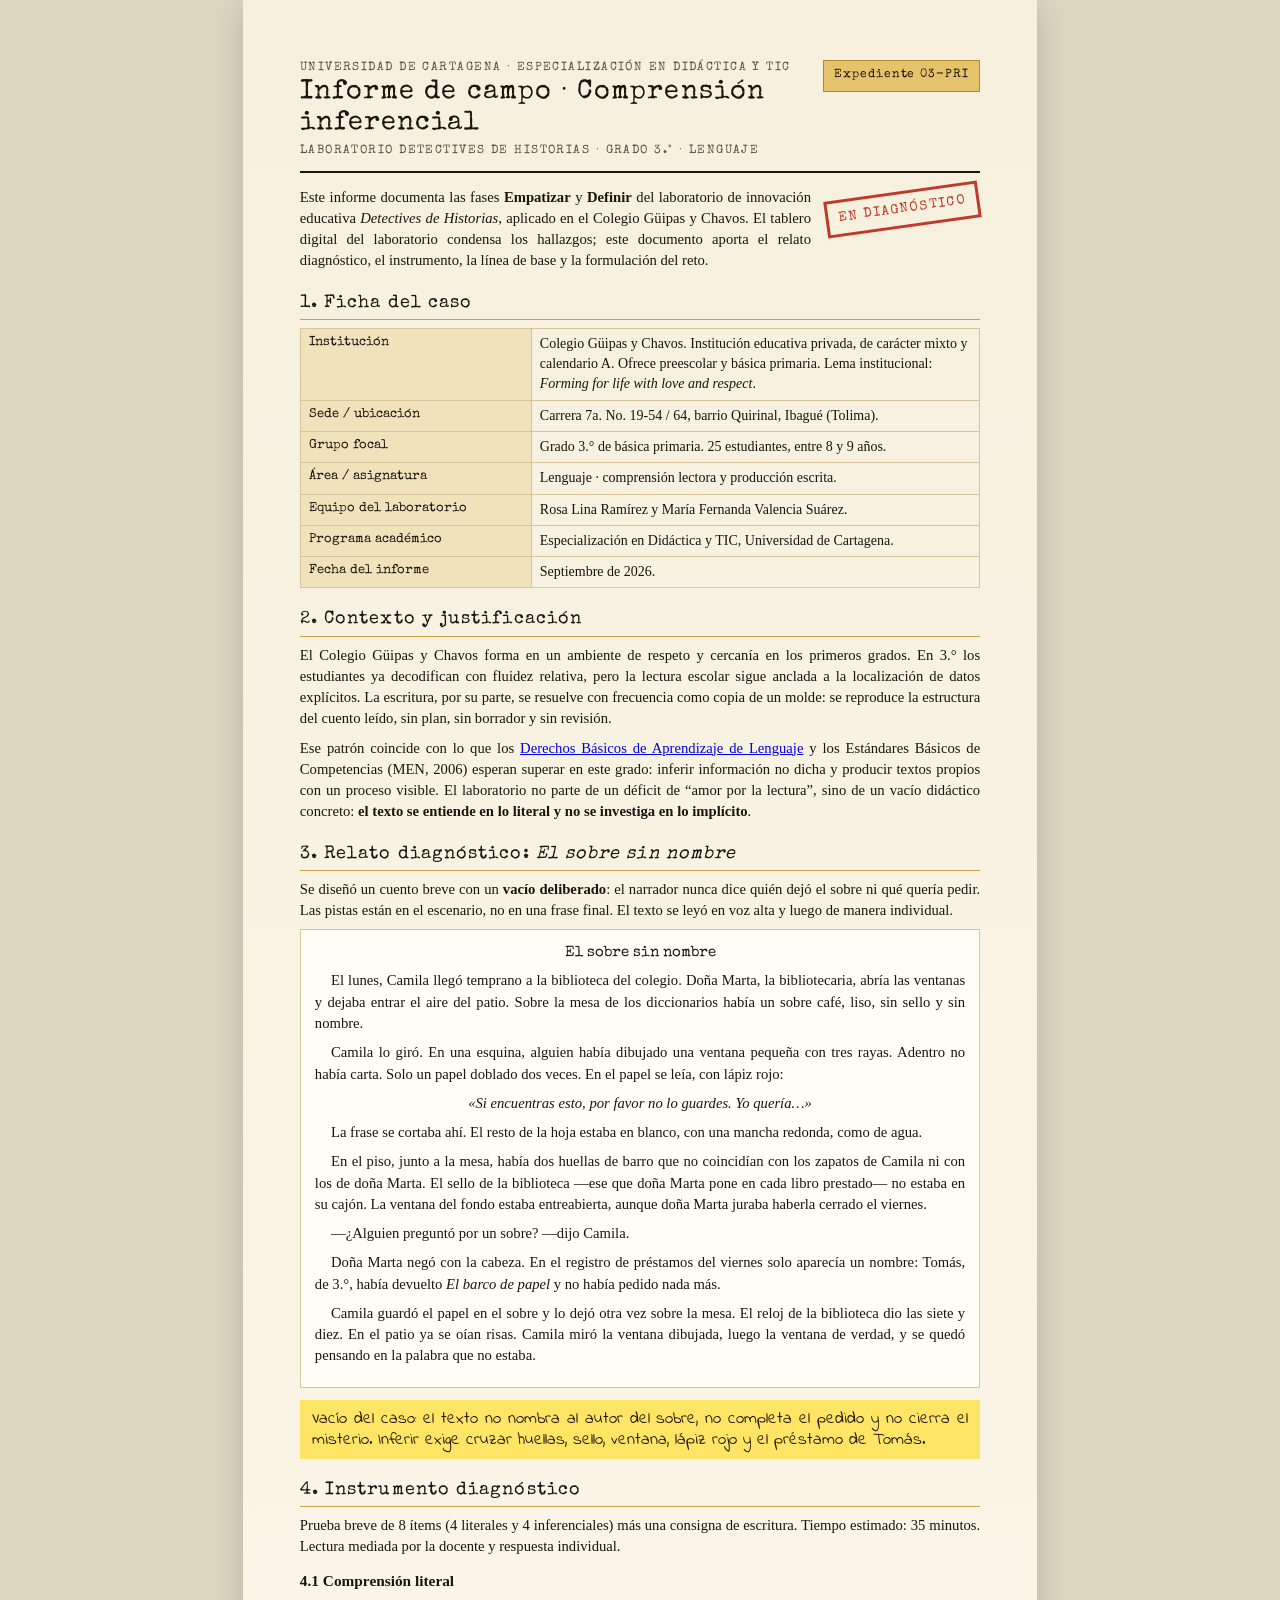
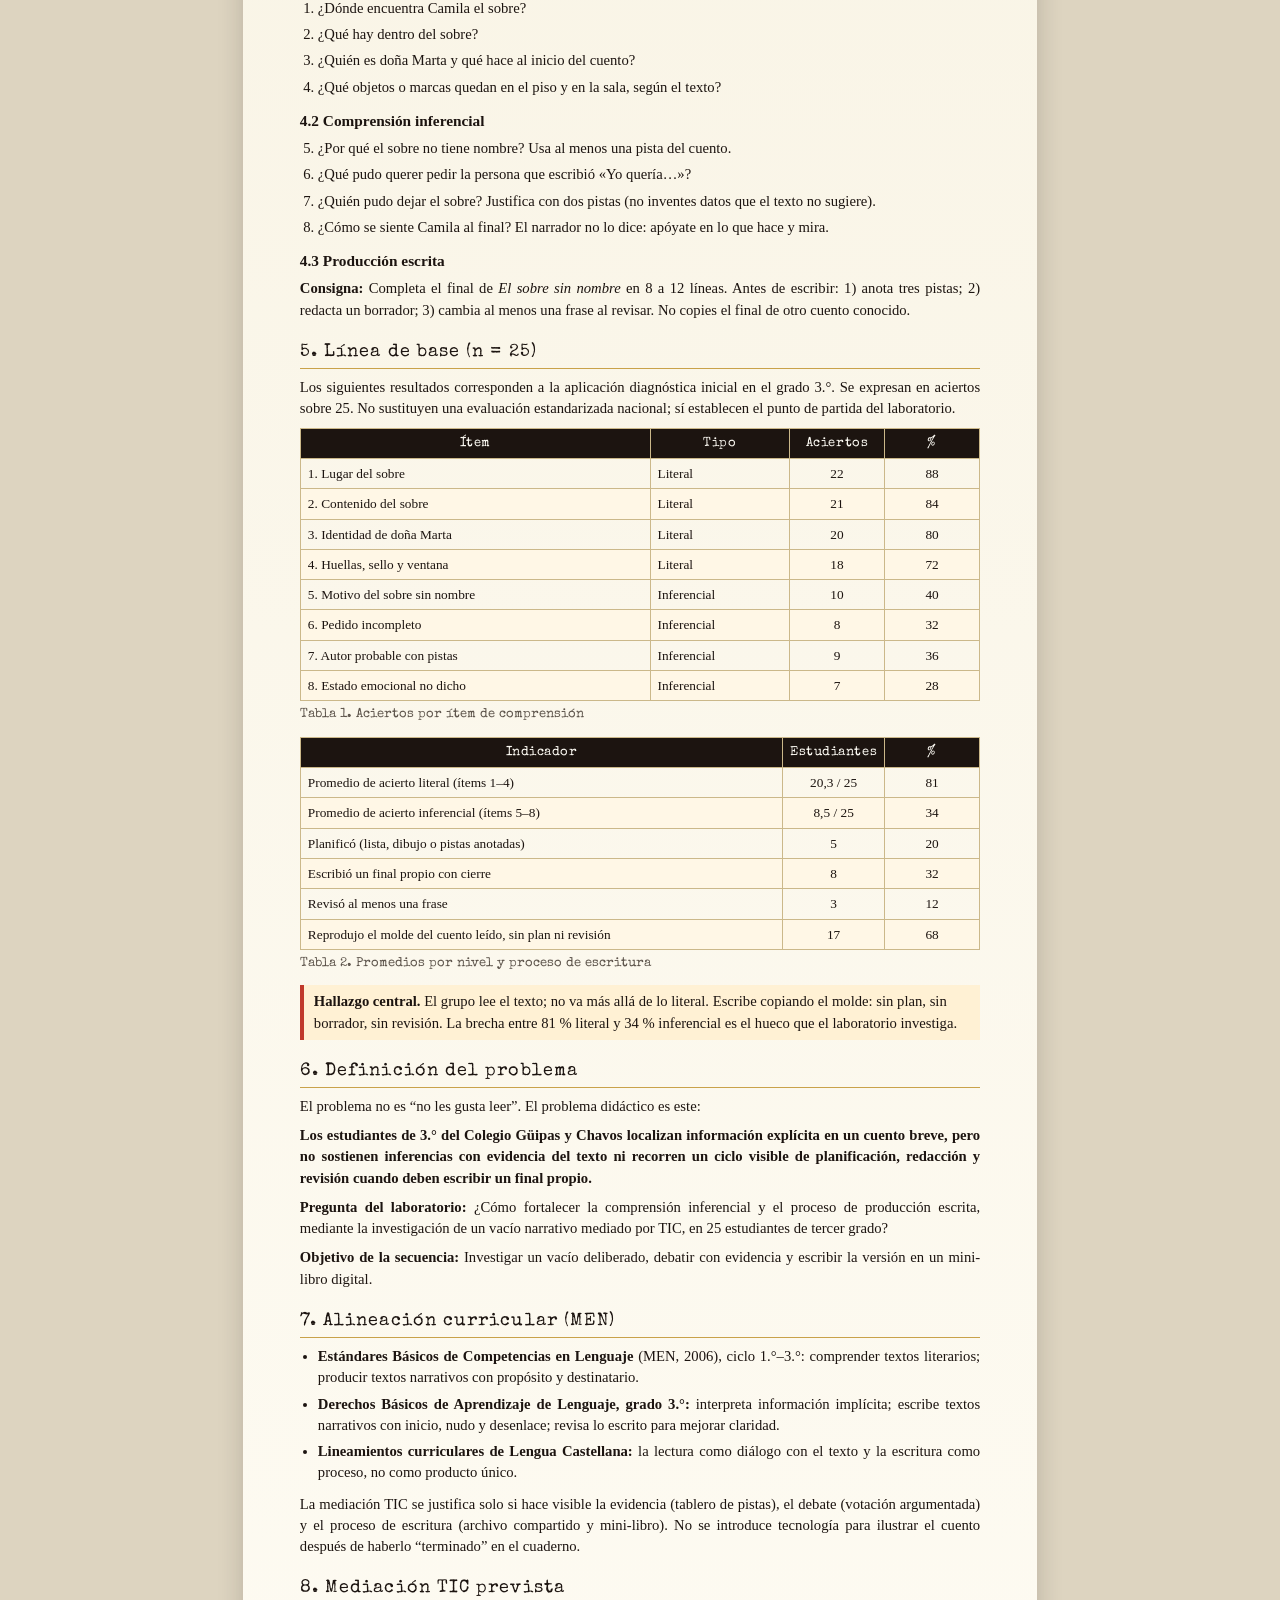
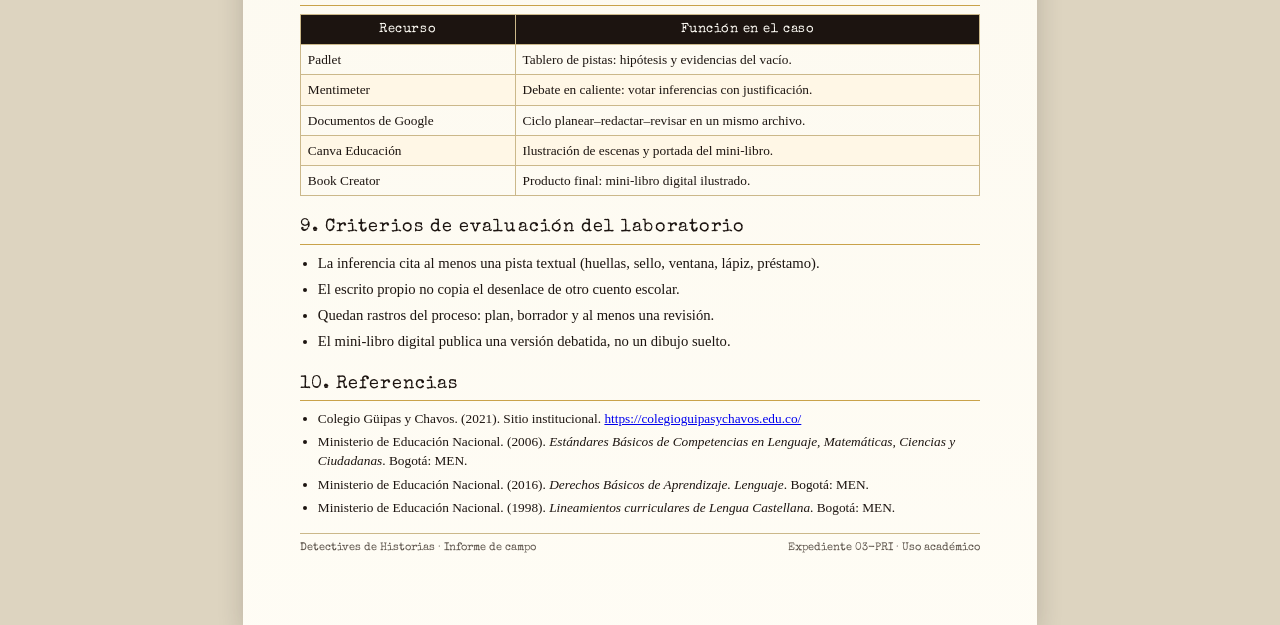
==== assets/docs/informe-completo.html @ 6af27175 "Uploaded all lab files to repo" ====
<!DOCTYPE html>
<html lang="es">
<head>
  <meta charset="UTF-8">
  <title>Informe de campo · Comprensión inferencial — Detectives de Historias</title>
  <style>
    @font-face {
      font-family: "Special Elite";
      font-style: normal;
      font-weight: 400;
      src: url("../fonts/special-elite-latin.woff2") format("woff2");
    }
    @font-face {
      font-family: "Special Elite";
      font-style: normal;
      font-weight: 400;
      src: url("../fonts/special-elite-latin-ext.woff2") format("woff2");
      unicode-range: U+0100-024F;
    }
    @font-face {
      font-family: "Indie Flower";
      font-style: normal;
      font-weight: 400;
      src: url("../fonts/indie-flower-latin.woff2") format("woff2");
    }

    @page {
      size: A4;
      margin: 18mm 16mm 20mm 16mm;
    }

    :root {
      --ink: #1c1410;
      --ink-soft: #3a312a;
      --ink-faded: #5c534a;
      --paper: #f6f0de;
      --paper-white: #fffdf6;
      --stamp: #c0392b;
      --rule: #c9a24a;
      --manila: #e6c36a;
    }

    * { box-sizing: border-box; }

    html, body {
      margin: 0;
      background: #ddd4c0;
      color: var(--ink);
    }

    body {
      font-family: Georgia, "Times New Roman", serif;
      font-size: 11pt;
      line-height: 1.45;
    }

    .sheet {
      width: 210mm;
      min-height: 297mm;
      margin: 0 auto;
      padding: 16mm 15mm 18mm;
      background:
        linear-gradient(180deg, rgba(246, 240, 222, 0.94), rgba(255, 253, 246, 0.96)),
        #f3ead4;
      box-shadow: 0 8px 24px rgba(28, 20, 16, 0.18);
    }

    .mast {
      display: flex;
      justify-content: space-between;
      align-items: flex-start;
      gap: 16px;
      border-bottom: 2px solid var(--ink);
      padding-bottom: 10px;
      margin-bottom: 14px;
    }

    .mast h1 {
      margin: 0 0 4px;
      font-family: "Special Elite", "Courier New", monospace;
      font-size: 20pt;
      font-weight: 400;
      letter-spacing: 0.04em;
      line-height: 1.15;
    }

    .kicker, .meta, .label, table caption, .stamp, .tab {
      font-family: "Special Elite", "Courier New", monospace;
    }

    .kicker {
      margin: 0;
      font-size: 9pt;
      letter-spacing: 0.12em;
      text-transform: uppercase;
      color: var(--ink-faded);
    }

    .tab {
      flex: 0 0 auto;
      padding: 6px 10px;
      background: var(--manila);
      border: 1px solid #b48a2e;
      font-size: 9pt;
      letter-spacing: 0.08em;
    }

    .stamp {
      float: right;
      margin: 4px 0 10px 14px;
      padding: 6px 10px;
      border: 3px solid var(--stamp);
      color: var(--stamp);
      font-size: 10pt;
      letter-spacing: 0.14em;
      text-transform: uppercase;
      transform: rotate(-8deg);
    }

    h2 {
      margin: 18px 0 8px;
      font-family: "Special Elite", "Courier New", monospace;
      font-size: 13.5pt;
      font-weight: 400;
      letter-spacing: 0.06em;
      border-bottom: 1px solid var(--rule);
      padding-bottom: 3px;
    }

    h3 {
      margin: 12px 0 6px;
      font-size: 11.5pt;
    }

    p, li { text-align: justify; }
    p { margin: 0 0 8px; }

    .ficha {
      width: 100%;
      border-collapse: collapse;
      margin: 8px 0 14px;
      font-size: 10.5pt;
    }

    .ficha th, .ficha td {
      border: 1px solid #d7c39a;
      padding: 5px 8px;
      vertical-align: top;
    }

    .ficha th {
      width: 34%;
      background: #f0e3bc;
      text-align: left;
      font-family: "Special Elite", "Courier New", monospace;
      font-weight: 400;
      font-size: 9.5pt;
    }

    .story {
      background: var(--paper-white);
      border: 1px solid #d8c8a0;
      padding: 12px 14px;
      margin: 8px 0 12px;
    }

    .story h3 {
      margin-top: 0;
      font-family: "Special Elite", "Courier New", monospace;
      font-weight: 400;
      text-align: center;
    }

    .story p {
      text-indent: 1.1em;
    }

    .note {
      font-family: "Indie Flower", cursive;
      font-size: 13pt;
      line-height: 1.25;
      background: #ffe566;
      padding: 8px 12px;
      margin: 10px 0;
    }

    ol.instrumento, ul { margin: 6px 0 10px 18px; padding: 0; }
    ol.instrumento li, ul li { margin-bottom: 5px; }

    table.data {
      width: 100%;
      border-collapse: collapse;
      margin: 8px 0 12px;
      font-size: 10pt;
    }

    table.data th, table.data td {
      border: 1px solid #cbb88a;
      padding: 5px 7px;
    }

    table.data th {
      background: #1c1410;
      color: #fffdf6;
      font-family: "Special Elite", "Courier New", monospace;
      font-weight: 400;
      letter-spacing: 0.04em;
    }

    table.data td.num, table.data th.num { text-align: center; width: 14%; }
    table.data tr:nth-child(even) td { background: #fff7e6; }

    .callout {
      border-left: 4px solid var(--stamp);
      padding: 6px 10px;
      background: #fff1d4;
      margin: 10px 0 12px;
    }

    .refs { font-size: 10pt; }
    .refs li { margin-bottom: 4px; text-align: left; }

    footer.pagefoot {
      margin-top: 16px;
      padding-top: 6px;
      border-top: 1px solid #cbb88a;
      font-size: 8.5pt;
      color: var(--ink-faded);
      display: flex;
      justify-content: space-between;
      font-family: "Special Elite", "Courier New", monospace;
    }

    @media print {
      html, body { background: #fff; }
      .sheet {
        width: auto;
        min-height: auto;
        margin: 0;
        padding: 0;
        box-shadow: none;
        background: #fffdf8;
      }
      .stamp { -webkit-print-color-adjust: exact; print-color-adjust: exact; }
      table.data th, .ficha th, .note, .callout, .tab {
        -webkit-print-color-adjust: exact;
        print-color-adjust: exact;
      }
      h2 { break-after: avoid; }
      .story, table.data, .callout { break-inside: avoid; }
    }
  </style>
</head>
<body>
  <article class="sheet">
    <header class="mast">
      <div>
        <p class="kicker">Universidad de Cartagena · Especialización en Didáctica y TIC</p>
        <h1>Informe de campo · Comprensión inferencial</h1>
        <p class="kicker">Laboratorio Detectives de Historias · Grado 3.° · Lenguaje</p>
      </div>
      <div class="tab">Expediente 03-PRI</div>
    </header>

    <div class="stamp">En diagnóstico</div>

    <p>Este informe documenta las fases <strong>Empatizar</strong> y <strong>Definir</strong> del laboratorio de innovación educativa <em>Detectives de Historias</em>, aplicado en el Colegio Güipas y Chavos. El tablero digital del laboratorio condensa los hallazgos; este documento aporta el relato diagnóstico, el instrumento, la línea de base y la formulación del reto.</p>

    <h2>1. Ficha del caso</h2>
    <table class="ficha">
      <tr><th>Institución</th><td>Colegio Güipas y Chavos. Institución educativa privada, de carácter mixto y calendario A. Ofrece preescolar y básica primaria. Lema institucional: <em>Forming for life with love and respect</em>.</td></tr>
      <tr><th>Sede / ubicación</th><td>Carrera 7a. No. 19-54 / 64, barrio Quirinal, Ibagué (Tolima).</td></tr>
      <tr><th>Grupo focal</th><td>Grado 3.° de básica primaria. 25 estudiantes, entre 8 y 9 años.</td></tr>
      <tr><th>Área / asignatura</th><td>Lenguaje · comprensión lectora y producción escrita.</td></tr>
      <tr><th>Equipo del laboratorio</th><td>Rosa Lina Ramírez y María Fernanda Valencia Suárez.</td></tr>
      <tr><th>Programa académico</th><td>Especialización en Didáctica y TIC, Universidad de Cartagena.</td></tr>
      <tr><th>Fecha del informe</th><td>Septiembre de 2026.</td></tr>
    </table>

    <h2>2. Contexto y justificación</h2>
    <p>El Colegio Güipas y Chavos forma en un ambiente de respeto y cercanía en los primeros grados. En 3.° los estudiantes ya decodifican con fluidez relativa, pero la lectura escolar sigue anclada a la localización de datos explícitos. La escritura, por su parte, se resuelve con frecuencia como copia de un molde: se reproduce la estructura del cuento leído, sin plan, sin borrador y sin revisión.</p>
    <p>Ese patrón coincide con lo que los <a href="https://www.mineducacion.gov.co/">Derechos Básicos de Aprendizaje de Lenguaje</a> y los Estándares Básicos de Competencias (MEN, 2006) esperan superar en este grado: inferir información no dicha y producir textos propios con un proceso visible. El laboratorio no parte de un déficit de “amor por la lectura”, sino de un vacío didáctico concreto: <strong>el texto se entiende en lo literal y no se investiga en lo implícito</strong>.</p>

    <h2>3. Relato diagnóstico: <em>El sobre sin nombre</em></h2>
    <p>Se diseñó un cuento breve con un <strong>vacío deliberado</strong>: el narrador nunca dice quién dejó el sobre ni qué quería pedir. Las pistas están en el escenario, no en una frase final. El texto se leyó en voz alta y luego de manera individual.</p>

    <section class="story">
      <h3>El sobre sin nombre</h3>
      <p>El lunes, Camila llegó temprano a la biblioteca del colegio. Doña Marta, la bibliotecaria, abría las ventanas y dejaba entrar el aire del patio. Sobre la mesa de los diccionarios había un sobre café, liso, sin sello y sin nombre.</p>
      <p>Camila lo giró. En una esquina, alguien había dibujado una ventana pequeña con tres rayas. Adentro no había carta. Solo un papel doblado dos veces. En el papel se leía, con lápiz rojo:</p>
      <p style="text-indent:0; font-style:italic; text-align:center;">«Si encuentras esto, por favor no lo guardes. Yo quería…»</p>
      <p>La frase se cortaba ahí. El resto de la hoja estaba en blanco, con una mancha redonda, como de agua.</p>
      <p>En el piso, junto a la mesa, había dos huellas de barro que no coincidían con los zapatos de Camila ni con los de doña Marta. El sello de la biblioteca —ese que doña Marta pone en cada libro prestado— no estaba en su cajón. La ventana del fondo estaba entreabierta, aunque doña Marta juraba haberla cerrado el viernes.</p>
      <p>—¿Alguien preguntó por un sobre? —dijo Camila.</p>
      <p>Doña Marta negó con la cabeza. En el registro de préstamos del viernes solo aparecía un nombre: Tomás, de 3.°, había devuelto <em>El barco de papel</em> y no había pedido nada más.</p>
      <p>Camila guardó el papel en el sobre y lo dejó otra vez sobre la mesa. El reloj de la biblioteca dio las siete y diez. En el patio ya se oían risas. Camila miró la ventana dibujada, luego la ventana de verdad, y se quedó pensando en la palabra que no estaba.</p>
    </section>

    <p class="note">Vacío del caso: el texto no nombra al autor del sobre, no completa el pedido y no cierra el misterio. Inferir exige cruzar huellas, sello, ventana, lápiz rojo y el préstamo de Tomás.</p>

    <h2>4. Instrumento diagnóstico</h2>
    <p>Prueba breve de 8 ítems (4 literales y 4 inferenciales) más una consigna de escritura. Tiempo estimado: 35 minutos. Lectura mediada por la docente y respuesta individual.</p>

    <h3>4.1 Comprensión literal</h3>
    <ol class="instrumento">
      <li>¿Dónde encuentra Camila el sobre?</li>
      <li>¿Qué hay dentro del sobre?</li>
      <li>¿Quién es doña Marta y qué hace al inicio del cuento?</li>
      <li>¿Qué objetos o marcas quedan en el piso y en la sala, según el texto?</li>
    </ol>

    <h3>4.2 Comprensión inferencial</h3>
    <ol class="instrumento" start="5">
      <li>¿Por qué el sobre no tiene nombre? Usa al menos una pista del cuento.</li>
      <li>¿Qué pudo querer pedir la persona que escribió «Yo quería…»?</li>
      <li>¿Quién pudo dejar el sobre? Justifica con dos pistas (no inventes datos que el texto no sugiere).</li>
      <li>¿Cómo se siente Camila al final? El narrador no lo dice: apóyate en lo que hace y mira.</li>
    </ol>

    <h3>4.3 Producción escrita</h3>
    <p><strong>Consigna:</strong> Completa el final de <em>El sobre sin nombre</em> en 8 a 12 líneas. Antes de escribir: 1) anota tres pistas; 2) redacta un borrador; 3) cambia al menos una frase al revisar. No copies el final de otro cuento conocido.</p>

    <h2>5. Línea de base (n = 25)</h2>
    <p>Los siguientes resultados corresponden a la aplicación diagnóstica inicial en el grado 3.°. Se expresan en aciertos sobre 25. No sustituyen una evaluación estandarizada nacional; sí establecen el punto de partida del laboratorio.</p>

    <table class="data">
      <caption style="caption-side: bottom; text-align: left; padding-top: 4px; color: #5c534a;">Tabla 1. Aciertos por ítem de comprensión</caption>
      <thead>
        <tr>
          <th>Ítem</th>
          <th>Tipo</th>
          <th class="num">Aciertos</th>
          <th class="num">%</th>
        </tr>
      </thead>
      <tbody>
        <tr><td>1. Lugar del sobre</td><td>Literal</td><td class="num">22</td><td class="num">88</td></tr>
        <tr><td>2. Contenido del sobre</td><td>Literal</td><td class="num">21</td><td class="num">84</td></tr>
        <tr><td>3. Identidad de doña Marta</td><td>Literal</td><td class="num">20</td><td class="num">80</td></tr>
        <tr><td>4. Huellas, sello y ventana</td><td>Literal</td><td class="num">18</td><td class="num">72</td></tr>
        <tr><td>5. Motivo del sobre sin nombre</td><td>Inferencial</td><td class="num">10</td><td class="num">40</td></tr>
        <tr><td>6. Pedido incompleto</td><td>Inferencial</td><td class="num">8</td><td class="num">32</td></tr>
        <tr><td>7. Autor probable con pistas</td><td>Inferencial</td><td class="num">9</td><td class="num">36</td></tr>
        <tr><td>8. Estado emocional no dicho</td><td>Inferencial</td><td class="num">7</td><td class="num">28</td></tr>
      </tbody>
    </table>

    <table class="data">
      <caption style="caption-side: bottom; text-align: left; padding-top: 4px; color: #5c534a;">Tabla 2. Promedios por nivel y proceso de escritura</caption>
      <thead>
        <tr>
          <th>Indicador</th>
          <th class="num">Estudiantes</th>
          <th class="num">%</th>
        </tr>
      </thead>
      <tbody>
        <tr><td>Promedio de acierto literal (ítems 1–4)</td><td class="num">20,3 / 25</td><td class="num">81</td></tr>
        <tr><td>Promedio de acierto inferencial (ítems 5–8)</td><td class="num">8,5 / 25</td><td class="num">34</td></tr>
        <tr><td>Planificó (lista, dibujo o pistas anotadas)</td><td class="num">5</td><td class="num">20</td></tr>
        <tr><td>Escribió un final propio con cierre</td><td class="num">8</td><td class="num">32</td></tr>
        <tr><td>Revisó al menos una frase</td><td class="num">3</td><td class="num">12</td></tr>
        <tr><td>Reprodujo el molde del cuento leído, sin plan ni revisión</td><td class="num">17</td><td class="num">68</td></tr>
      </tbody>
    </table>

    <div class="callout">
      <strong>Hallazgo central.</strong> El grupo lee el texto; no va más allá de lo literal. Escribe copiando el molde: sin plan, sin borrador, sin revisión. La brecha entre 81&nbsp;% literal y 34&nbsp;% inferencial es el hueco que el laboratorio investiga.
    </div>

    <h2>6. Definición del problema</h2>
    <p>El problema no es “no les gusta leer”. El problema didáctico es este:</p>
    <p><strong>Los estudiantes de 3.° del Colegio Güipas y Chavos localizan información explícita en un cuento breve, pero no sostienen inferencias con evidencia del texto ni recorren un ciclo visible de planificación, redacción y revisión cuando deben escribir un final propio.</strong></p>
    <p><strong>Pregunta del laboratorio:</strong> ¿Cómo fortalecer la comprensión inferencial y el proceso de producción escrita, mediante la investigación de un vacío narrativo mediado por TIC, en 25 estudiantes de tercer grado?</p>
    <p><strong>Objetivo de la secuencia:</strong> Investigar un vacío deliberado, debatir con evidencia y escribir la versión en un mini-libro digital.</p>

    <h2>7. Alineación curricular (MEN)</h2>
    <ul>
      <li><strong>Estándares Básicos de Competencias en Lenguaje</strong> (MEN, 2006), ciclo 1.°–3.°: comprender textos literarios; producir textos narrativos con propósito y destinatario.</li>
      <li><strong>Derechos Básicos de Aprendizaje de Lenguaje, grado 3.°:</strong> interpreta información implícita; escribe textos narrativos con inicio, nudo y desenlace; revisa lo escrito para mejorar claridad.</li>
      <li><strong>Lineamientos curriculares de Lengua Castellana:</strong> la lectura como diálogo con el texto y la escritura como proceso, no como producto único.</li>
    </ul>
    <p>La mediación TIC se justifica solo si hace visible la evidencia (tablero de pistas), el debate (votación argumentada) y el proceso de escritura (archivo compartido y mini-libro). No se introduce tecnología para ilustrar el cuento después de haberlo “terminado” en el cuaderno.</p>

    <h2>8. Mediación TIC prevista</h2>
    <table class="data">
      <thead>
        <tr>
          <th>Recurso</th>
          <th>Función en el caso</th>
        </tr>
      </thead>
      <tbody>
        <tr><td>Padlet</td><td>Tablero de pistas: hipótesis y evidencias del vacío.</td></tr>
        <tr><td>Mentimeter</td><td>Debate en caliente: votar inferencias con justificación.</td></tr>
        <tr><td>Documentos de Google</td><td>Ciclo planear–redactar–revisar en un mismo archivo.</td></tr>
        <tr><td>Canva Educación</td><td>Ilustración de escenas y portada del mini-libro.</td></tr>
        <tr><td>Book Creator</td><td>Producto final: mini-libro digital ilustrado.</td></tr>
      </tbody>
    </table>

    <h2>9. Criterios de evaluación del laboratorio</h2>
    <ul>
      <li>La inferencia cita al menos una pista textual (huellas, sello, ventana, lápiz, préstamo).</li>
      <li>El escrito propio no copia el desenlace de otro cuento escolar.</li>
      <li>Quedan rastros del proceso: plan, borrador y al menos una revisión.</li>
      <li>El mini-libro digital publica una versión debatida, no un dibujo suelto.</li>
    </ul>

    <h2>10. Referencias</h2>
    <ul class="refs">
      <li>Colegio Güipas y Chavos. (2021). Sitio institucional. <a href="https://colegioguipasychavos.edu.co/">https://colegioguipasychavos.edu.co/</a></li>
      <li>Ministerio de Educación Nacional. (2006). <em>Estándares Básicos de Competencias en Lenguaje, Matemáticas, Ciencias y Ciudadanas</em>. Bogotá: MEN.</li>
      <li>Ministerio de Educación Nacional. (2016). <em>Derechos Básicos de Aprendizaje. Lenguaje</em>. Bogotá: MEN.</li>
      <li>Ministerio de Educación Nacional. (1998). <em>Lineamientos curriculares de Lengua Castellana</em>. Bogotá: MEN.</li>
    </ul>

    <footer class="pagefoot">
      <span>Detectives de Historias · Informe de campo</span>
      <span>Expediente 03-PRI · Uso académico</span>
    </footer>
  </article>
</body>
</html>
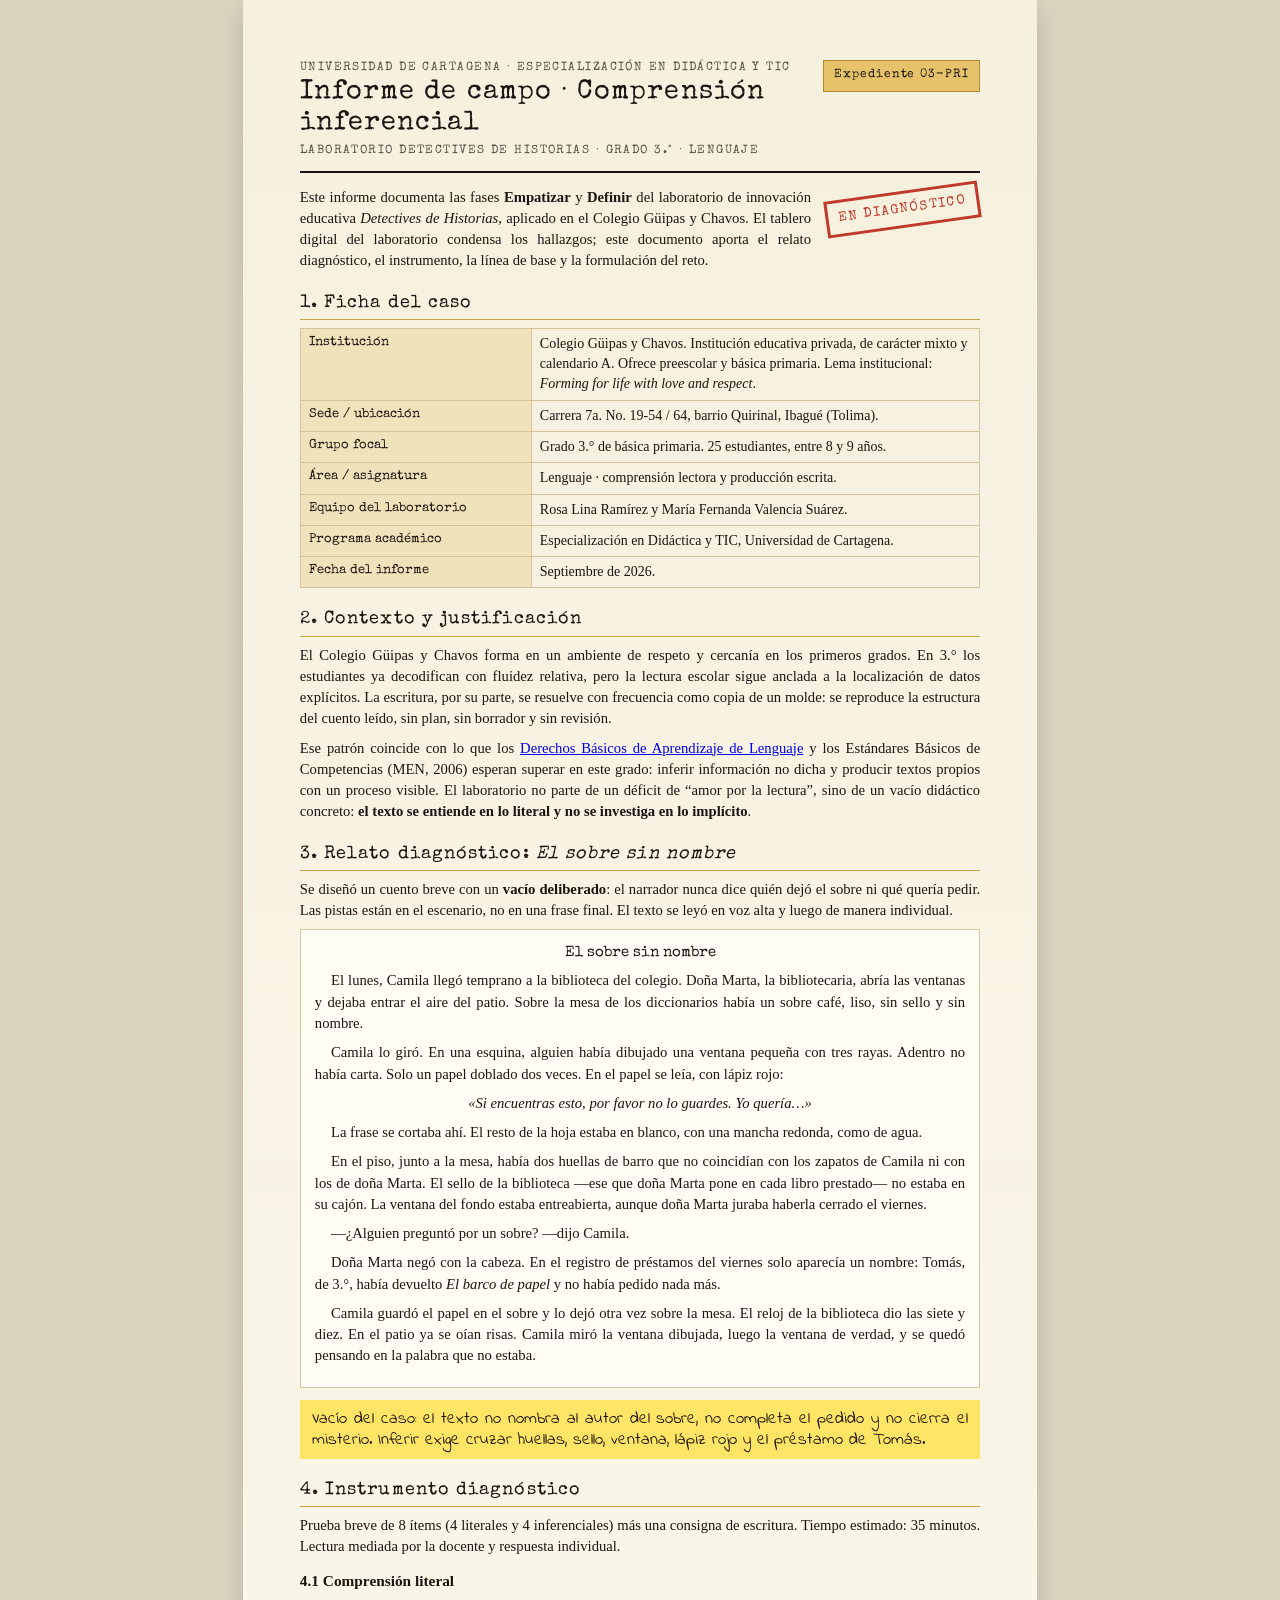
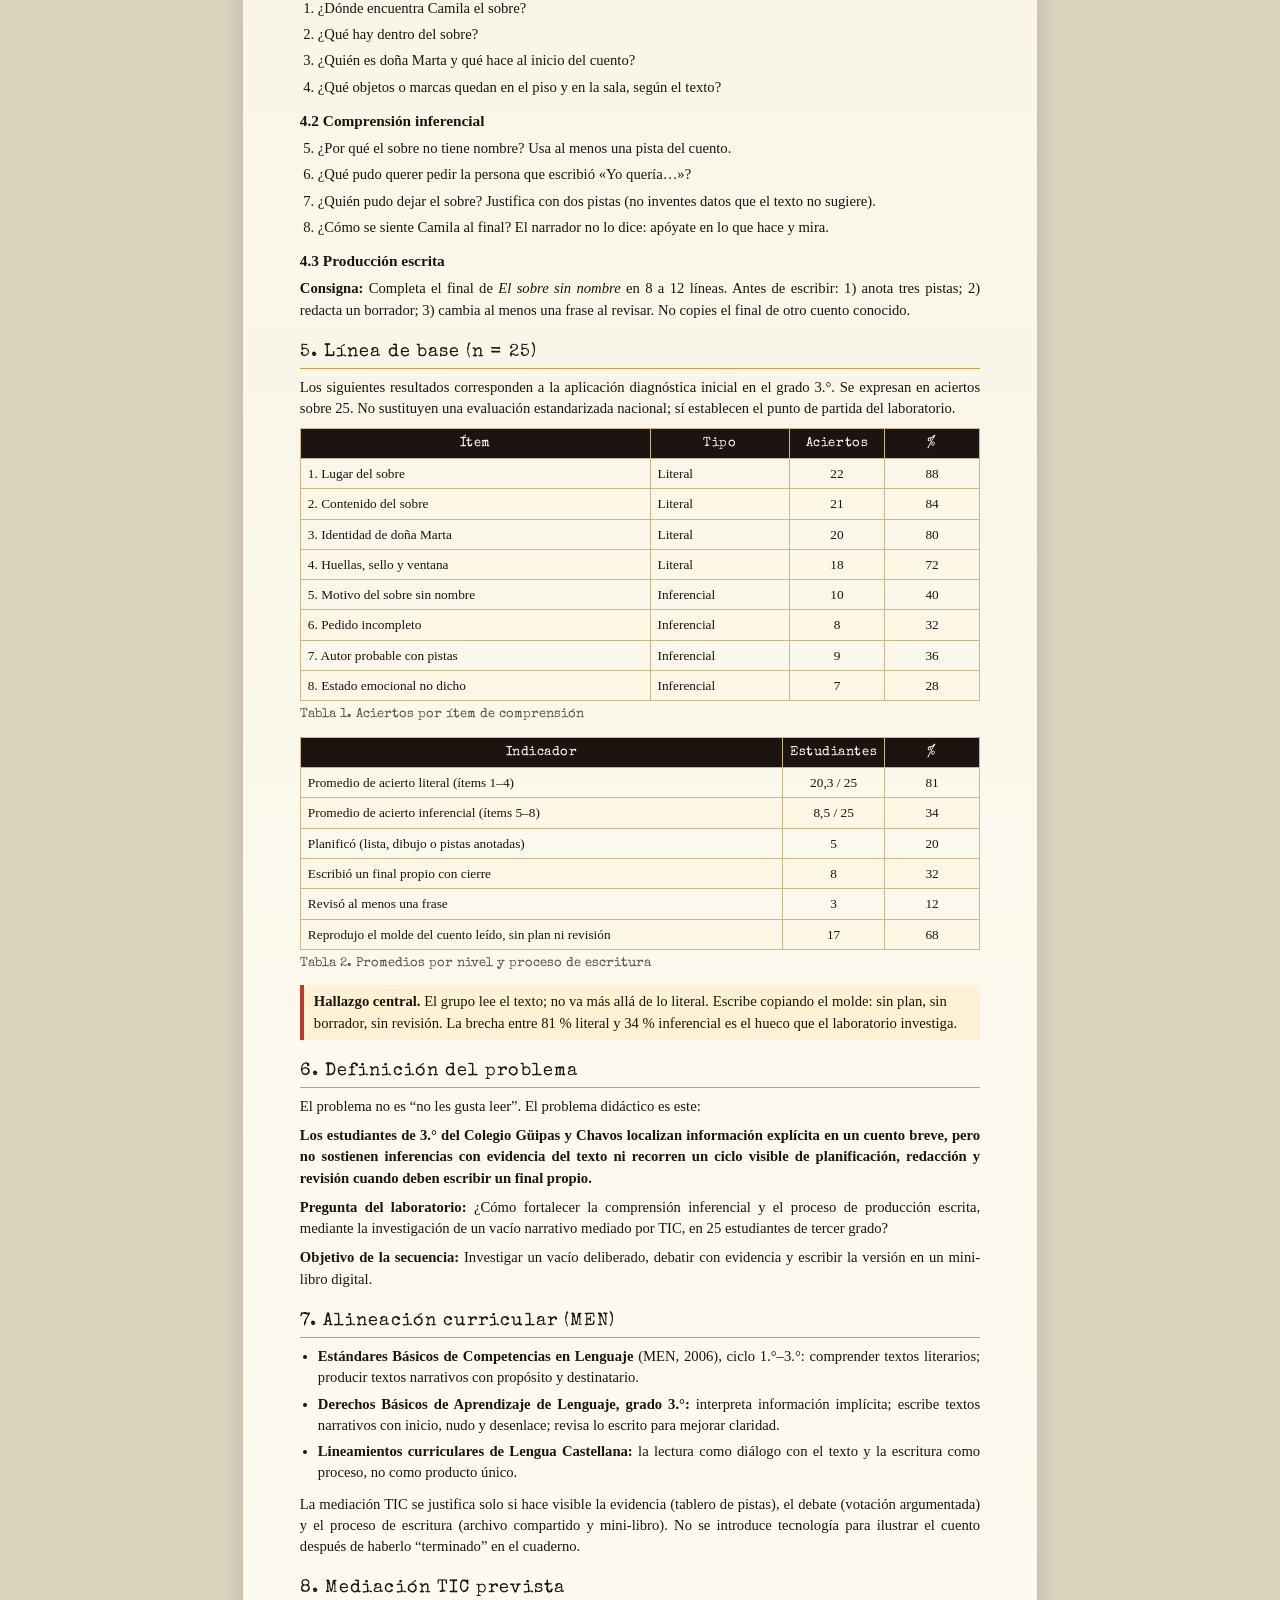
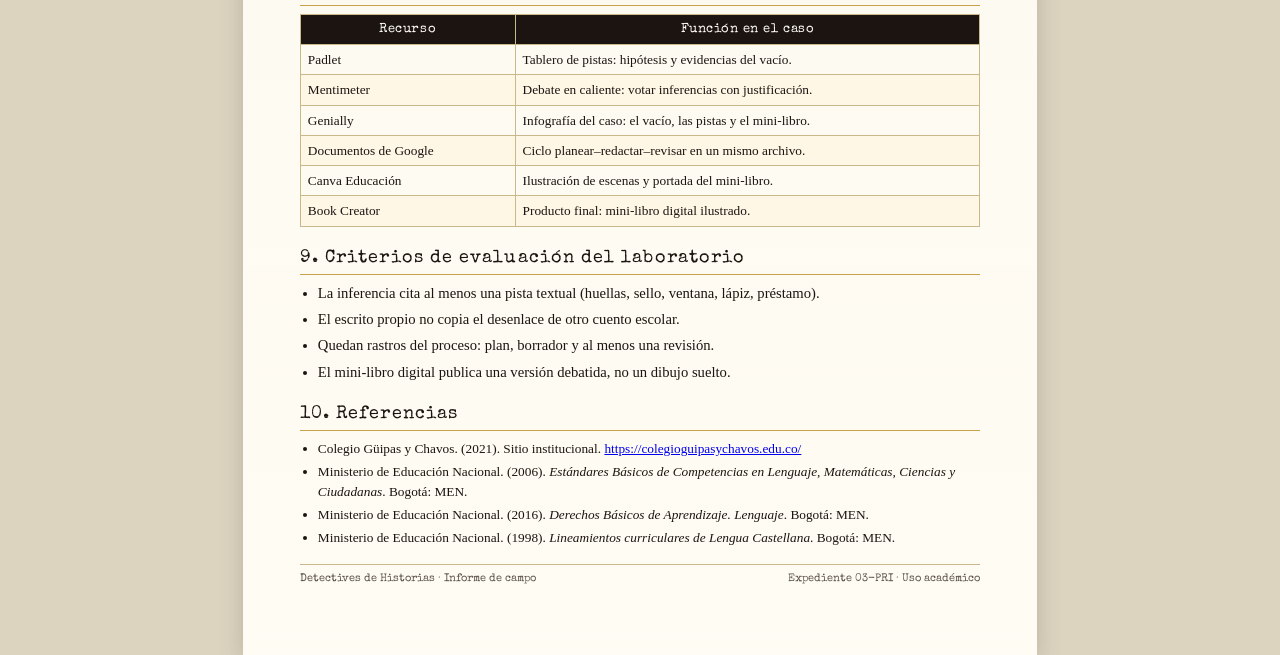
==== commit 3c63d10f: "Reuploaded lab - v2" ====
--- a/assets/docs/informe-completo.html
+++ b/assets/docs/informe-completo.html
@@ -393,6 +393,7 @@
       <tbody>
         <tr><td>Padlet</td><td>Tablero de pistas: hipótesis y evidencias del vacío.</td></tr>
         <tr><td>Mentimeter</td><td>Debate en caliente: votar inferencias con justificación.</td></tr>
+        <tr><td>Genially</td><td>Infografía del caso: el vacío, las pistas y el mini-libro.</td></tr>
         <tr><td>Documentos de Google</td><td>Ciclo planear–redactar–revisar en un mismo archivo.</td></tr>
         <tr><td>Canva Educación</td><td>Ilustración de escenas y portada del mini-libro.</td></tr>
         <tr><td>Book Creator</td><td>Producto final: mini-libro digital ilustrado.</td></tr>
